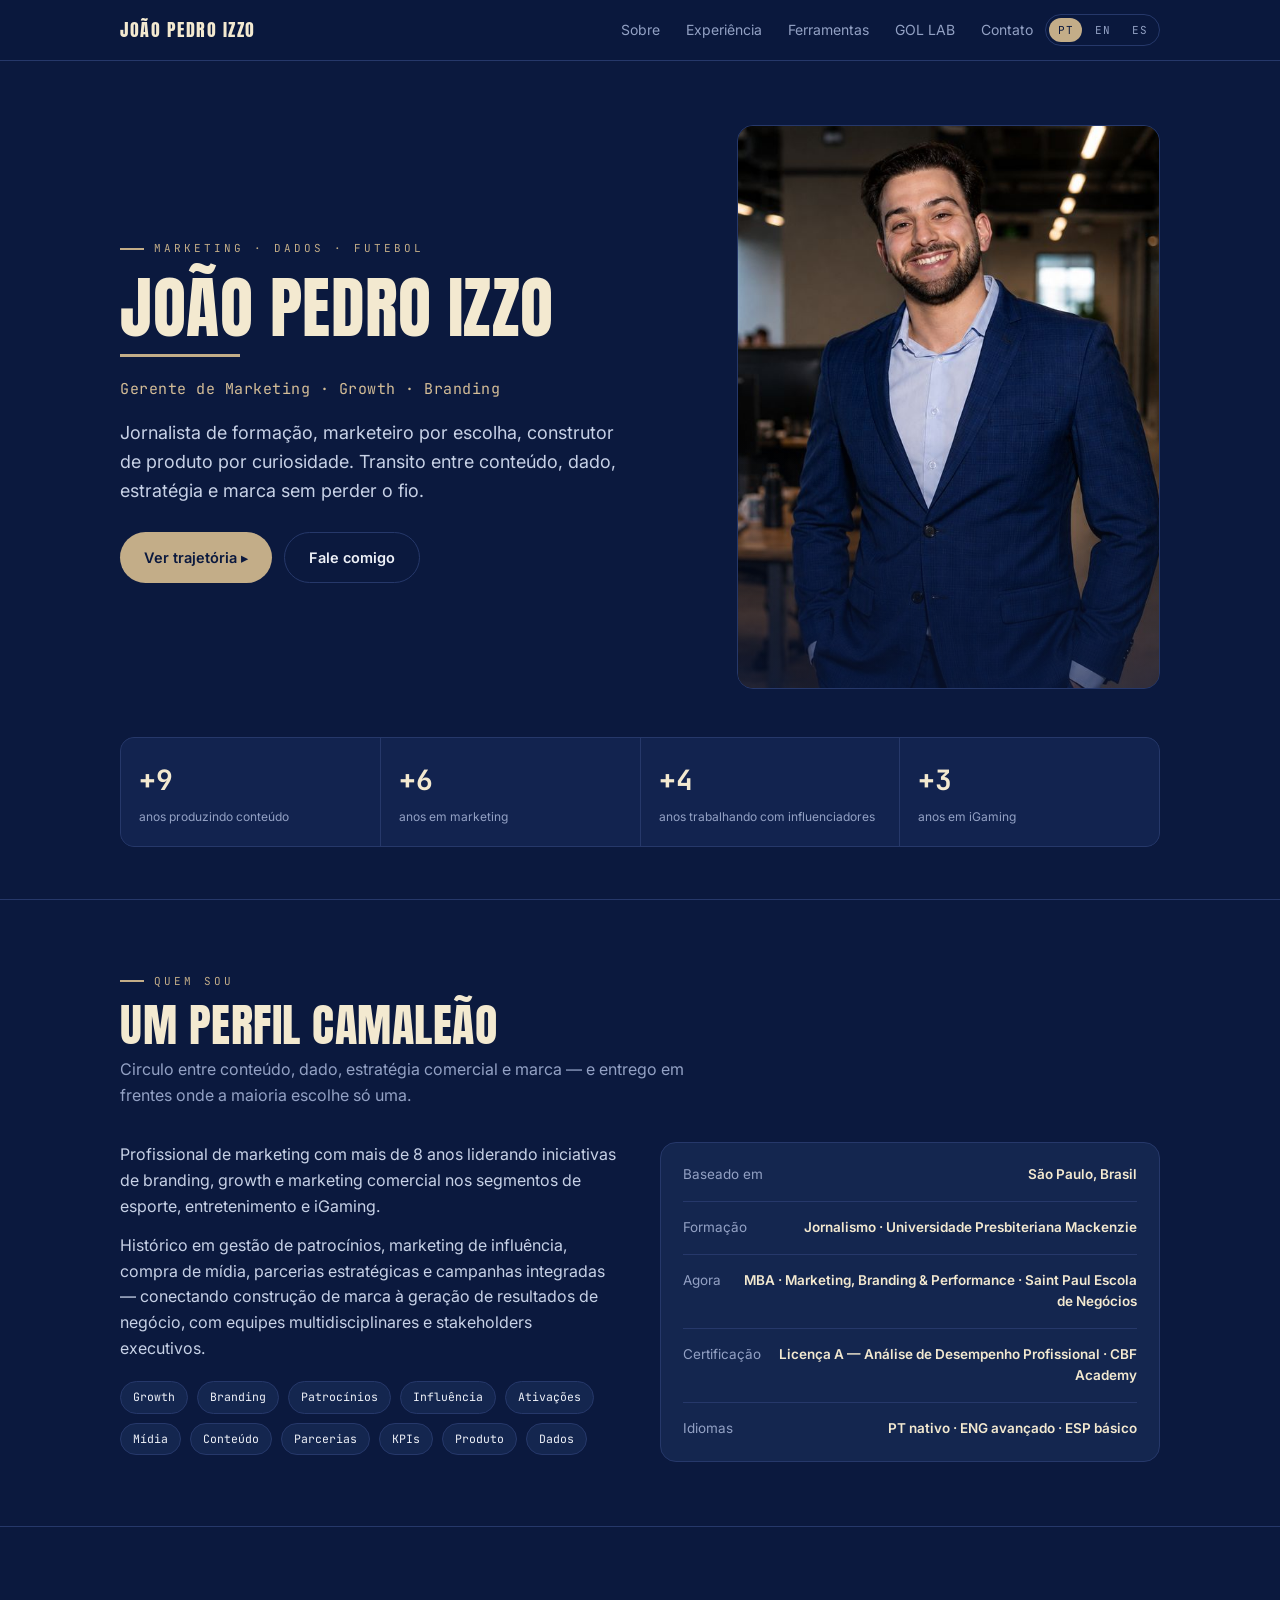
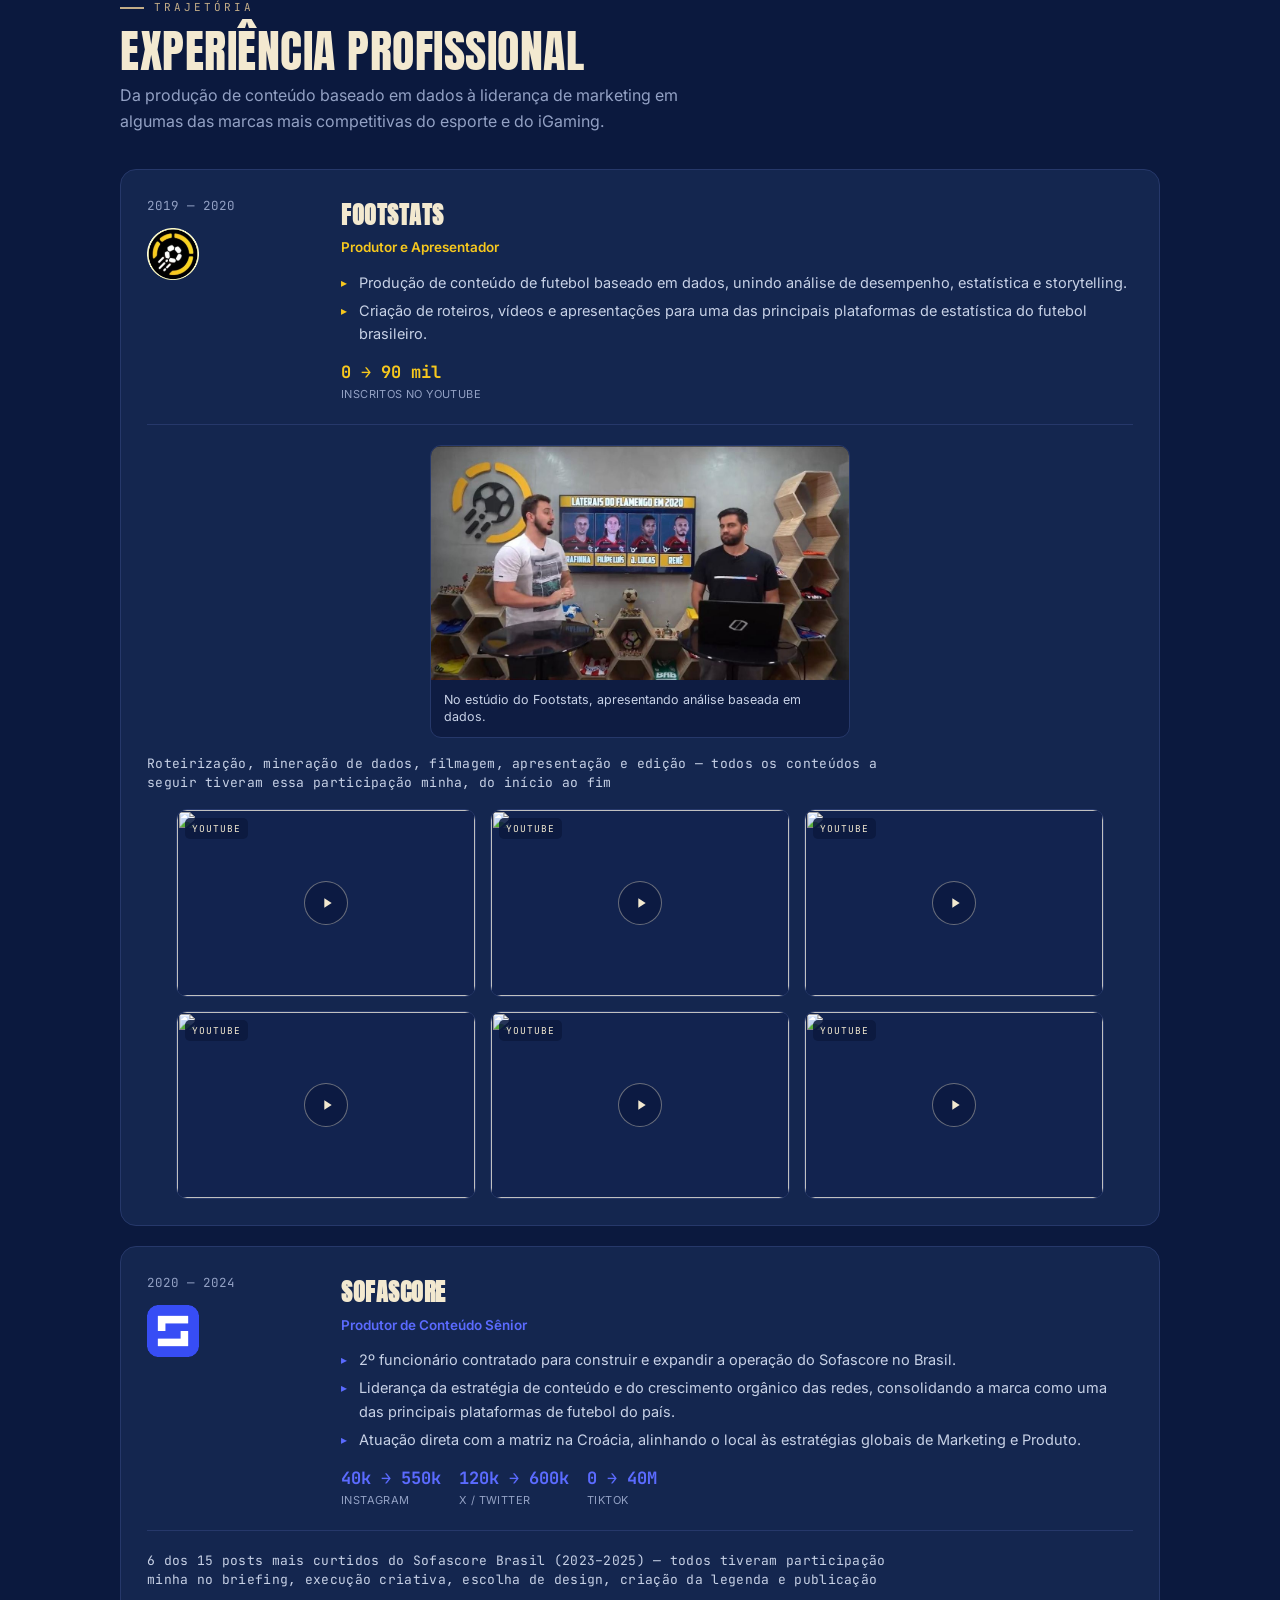
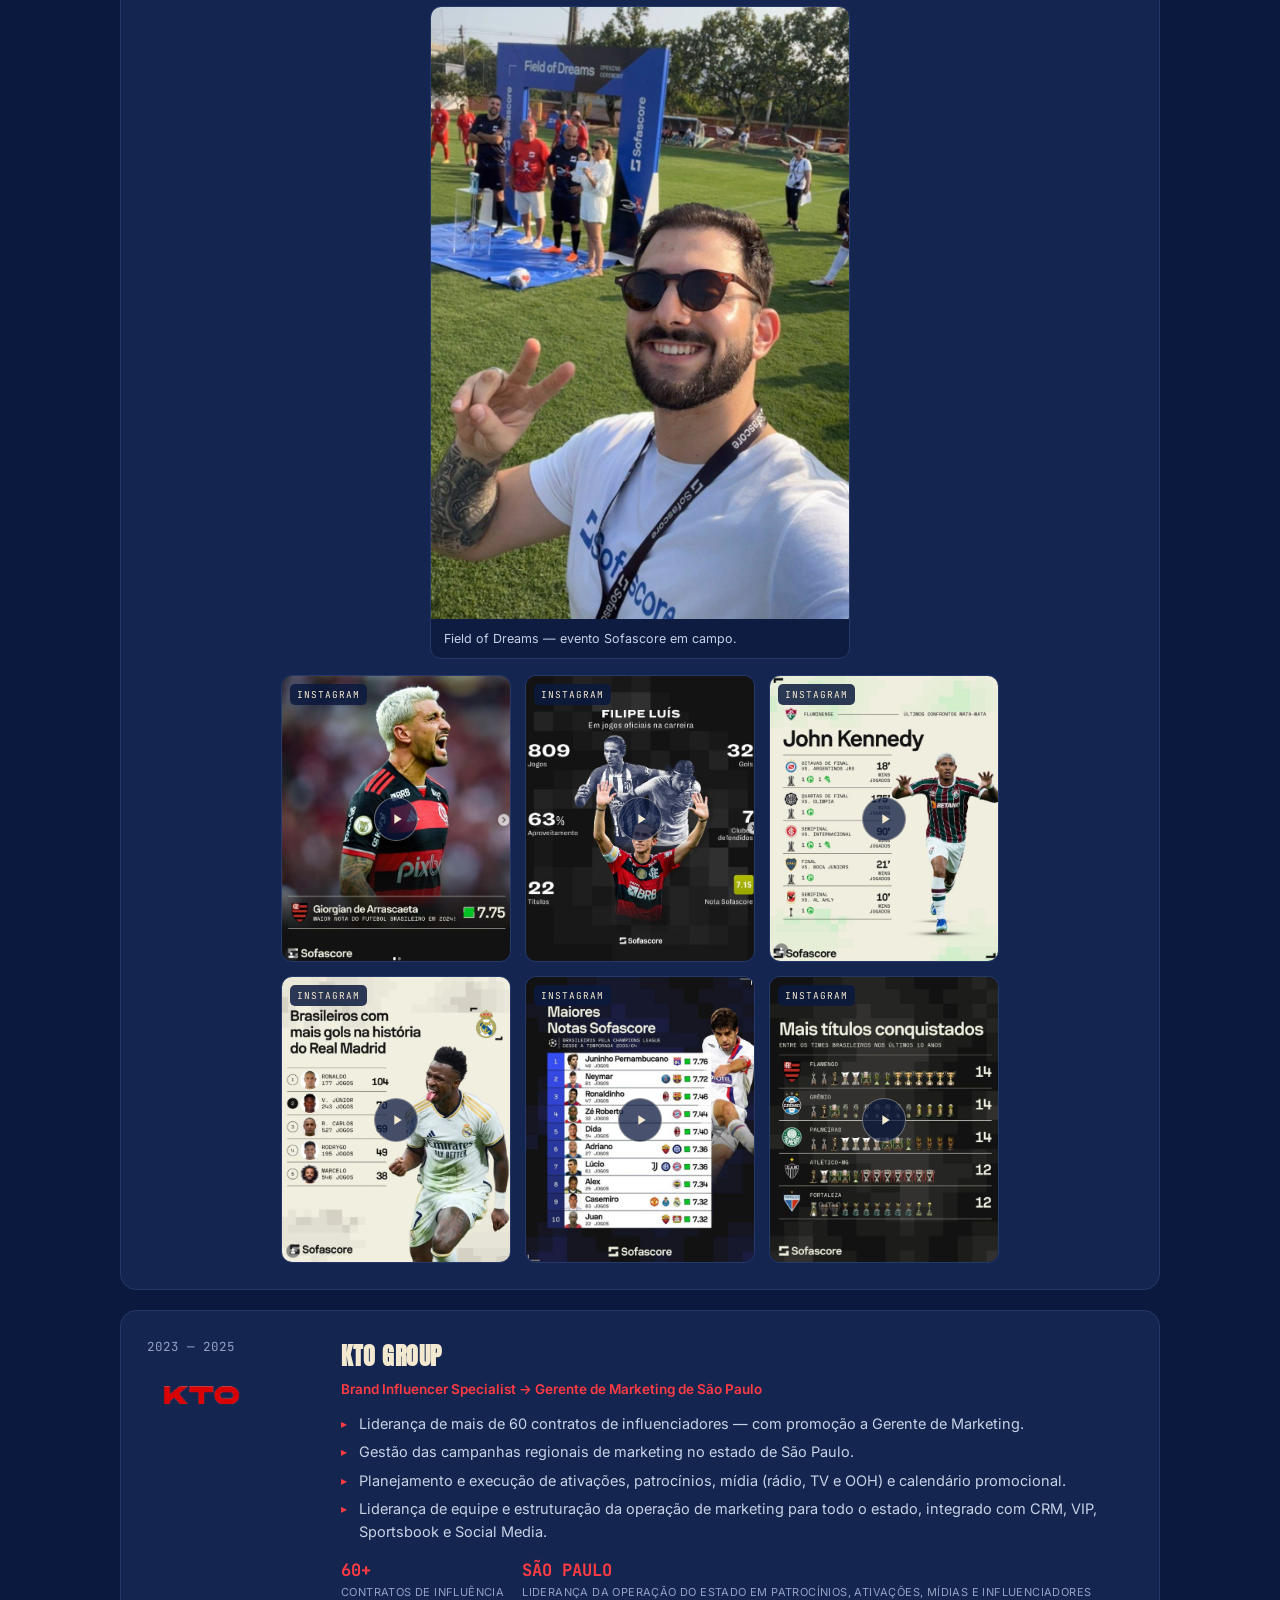
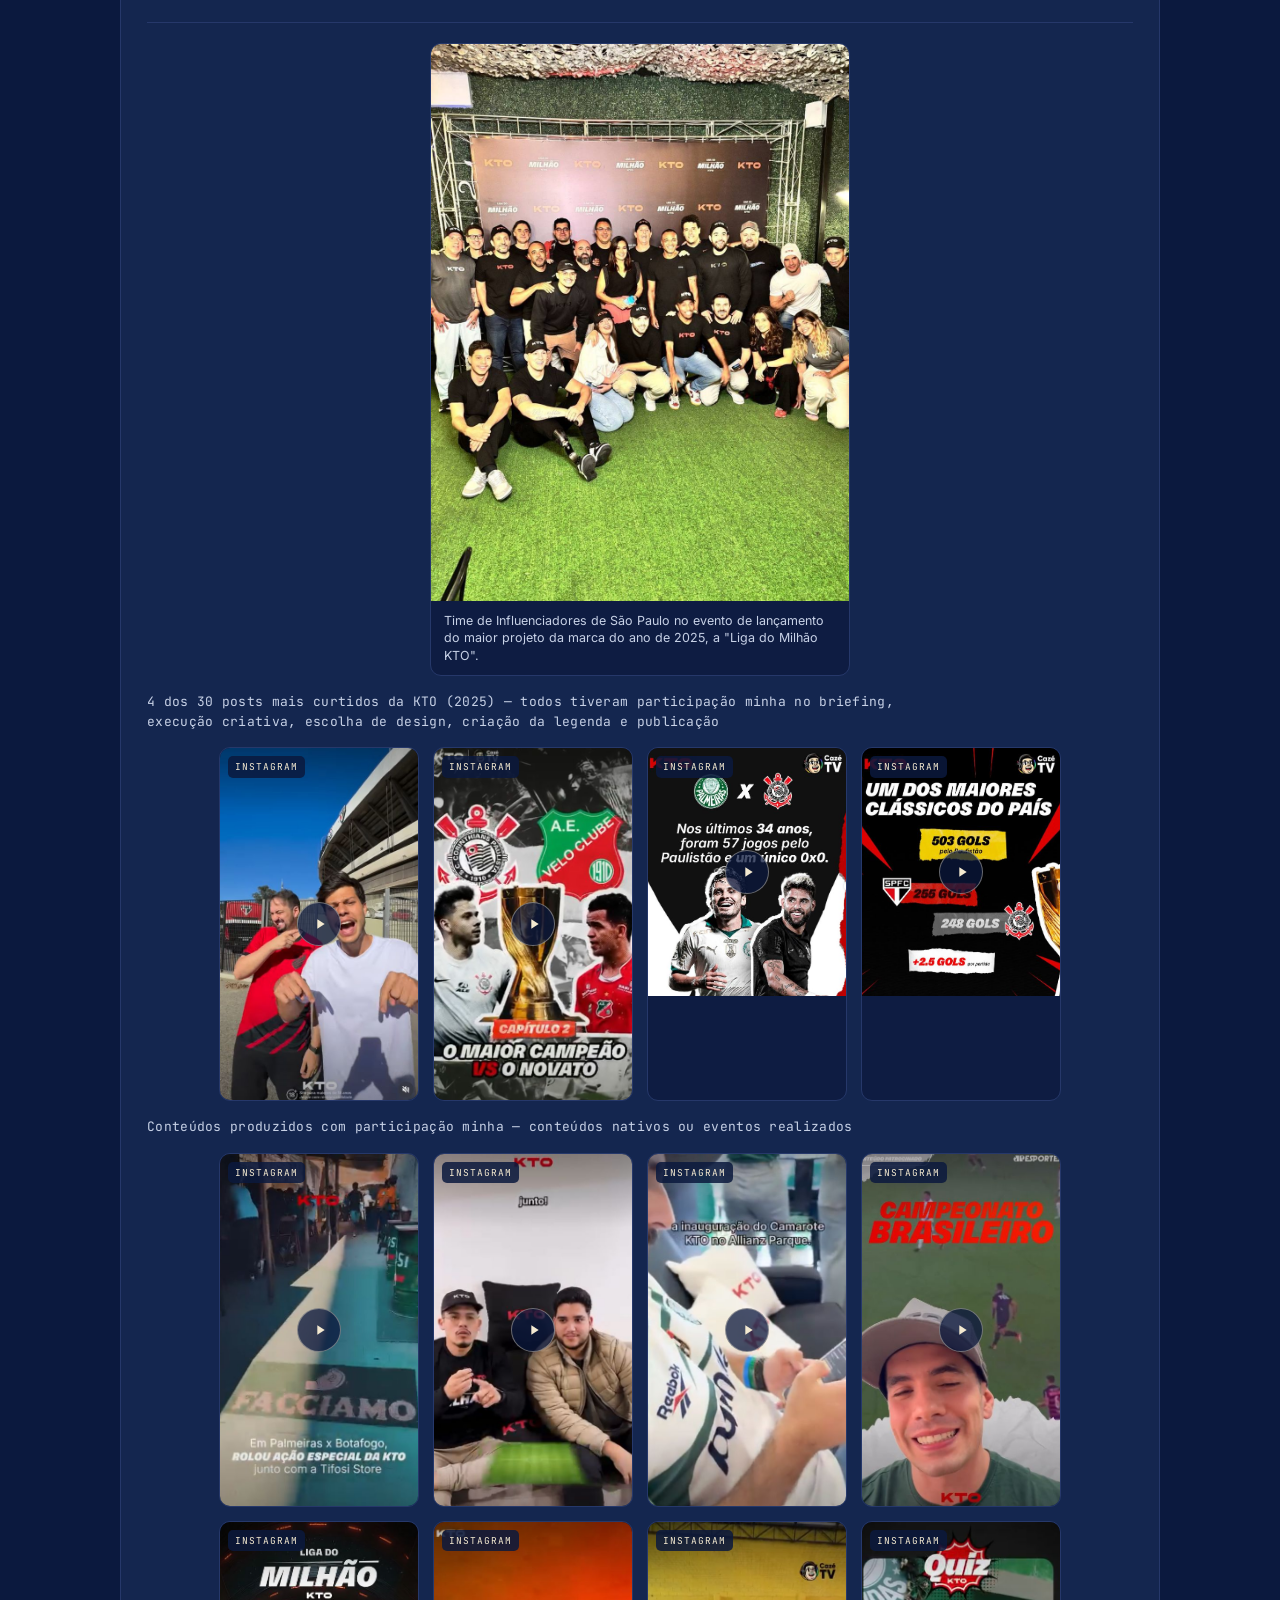
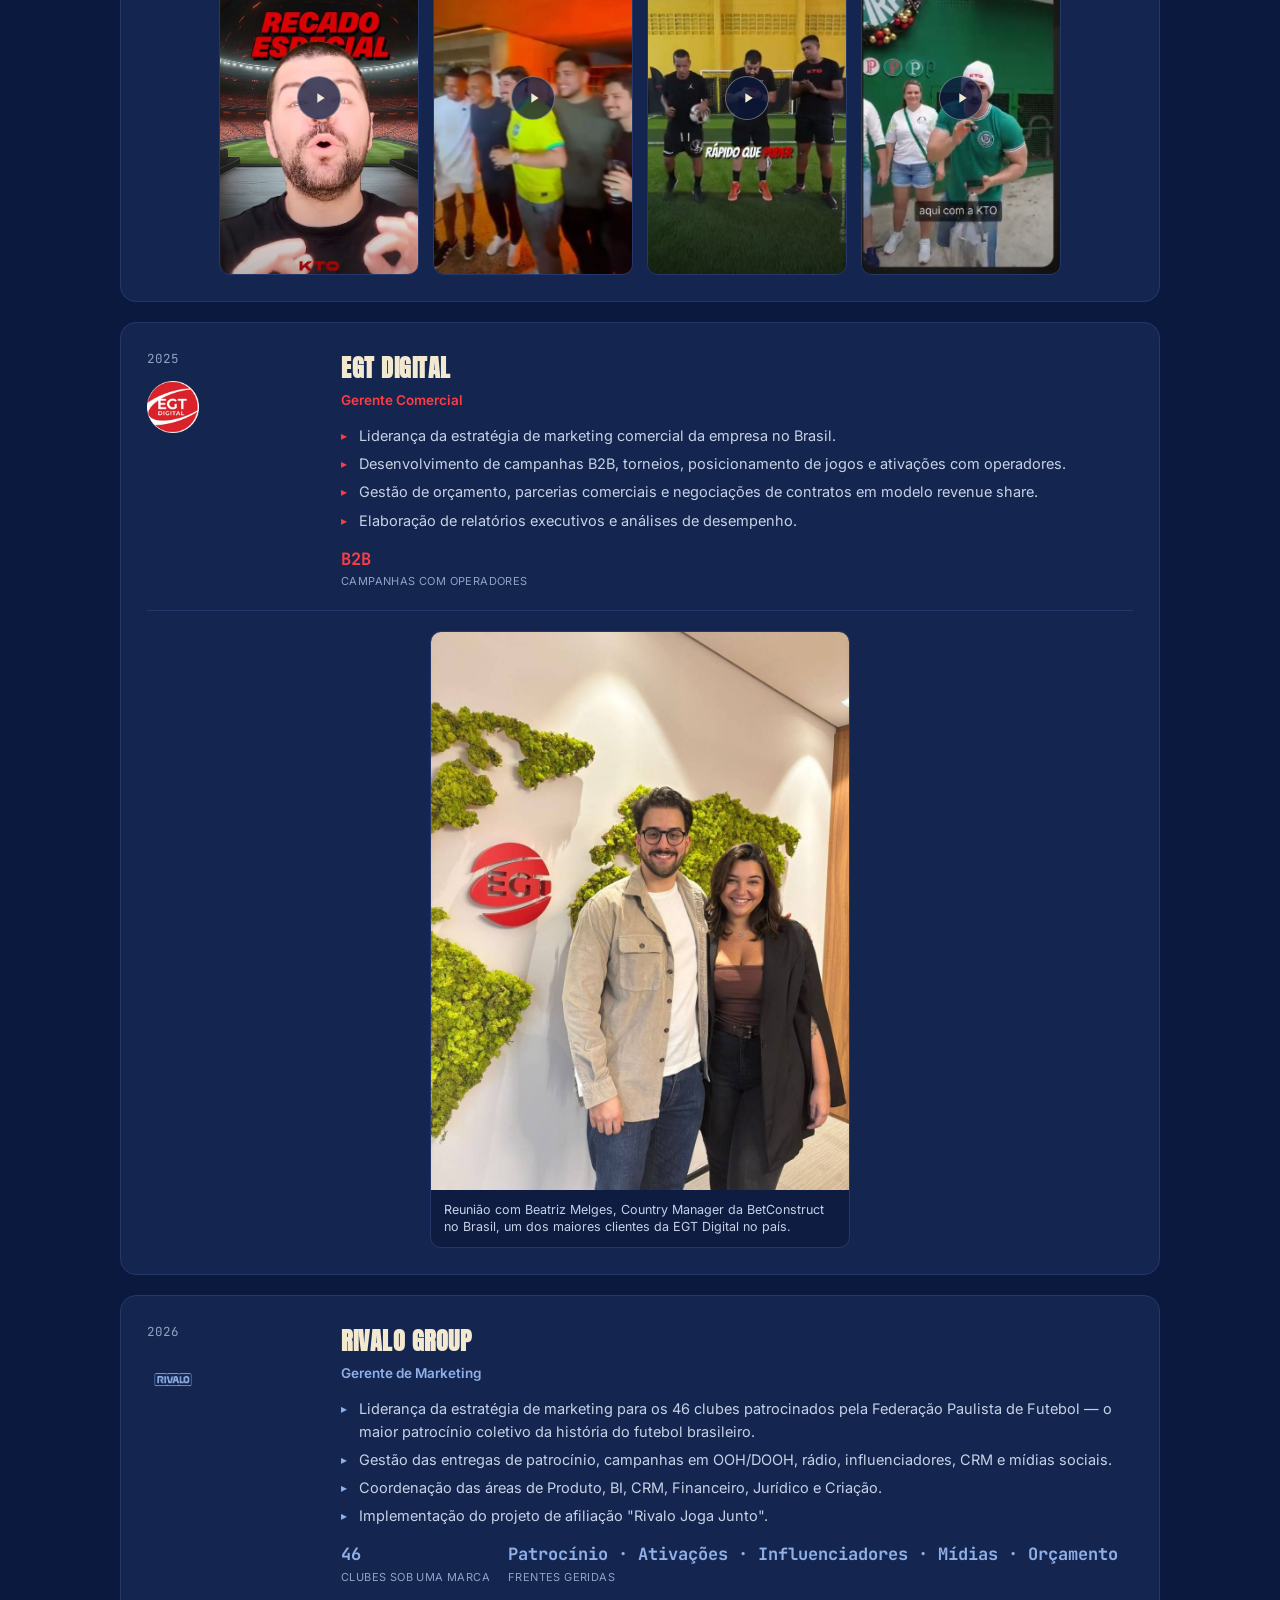
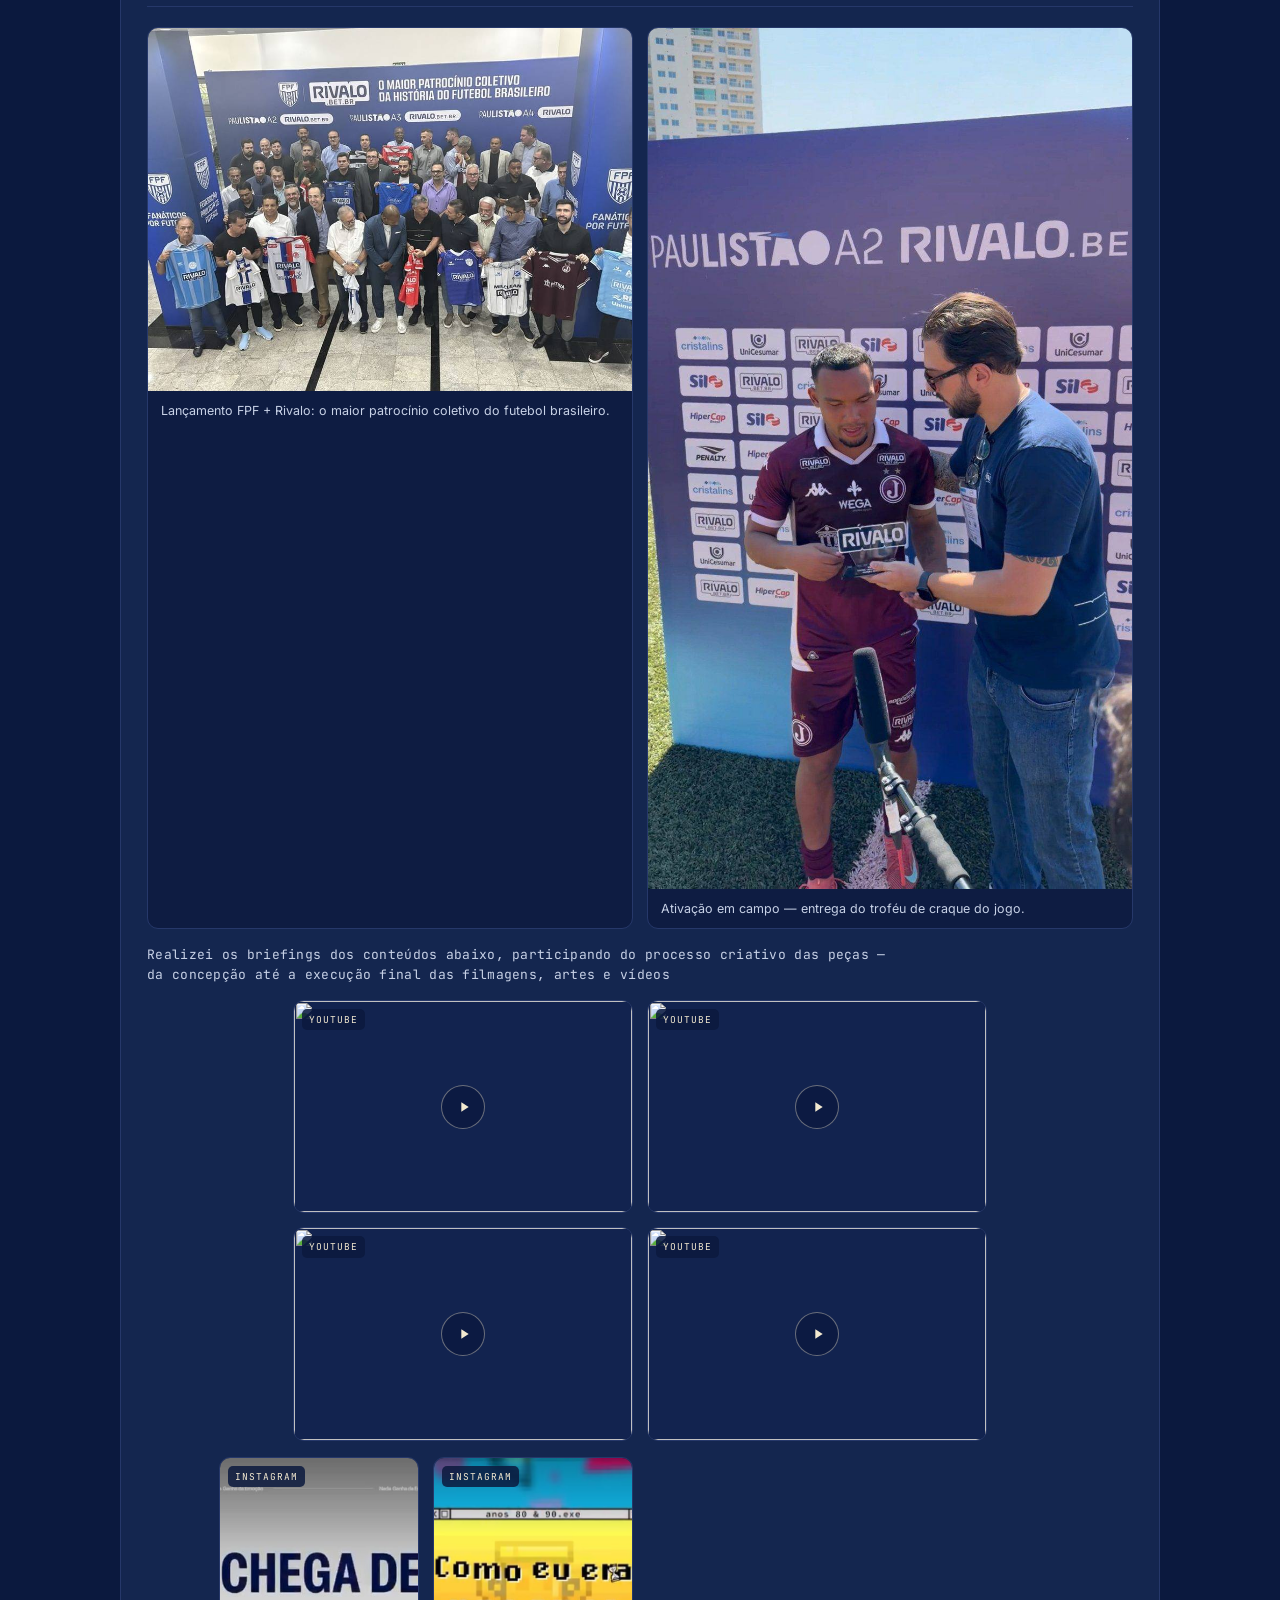
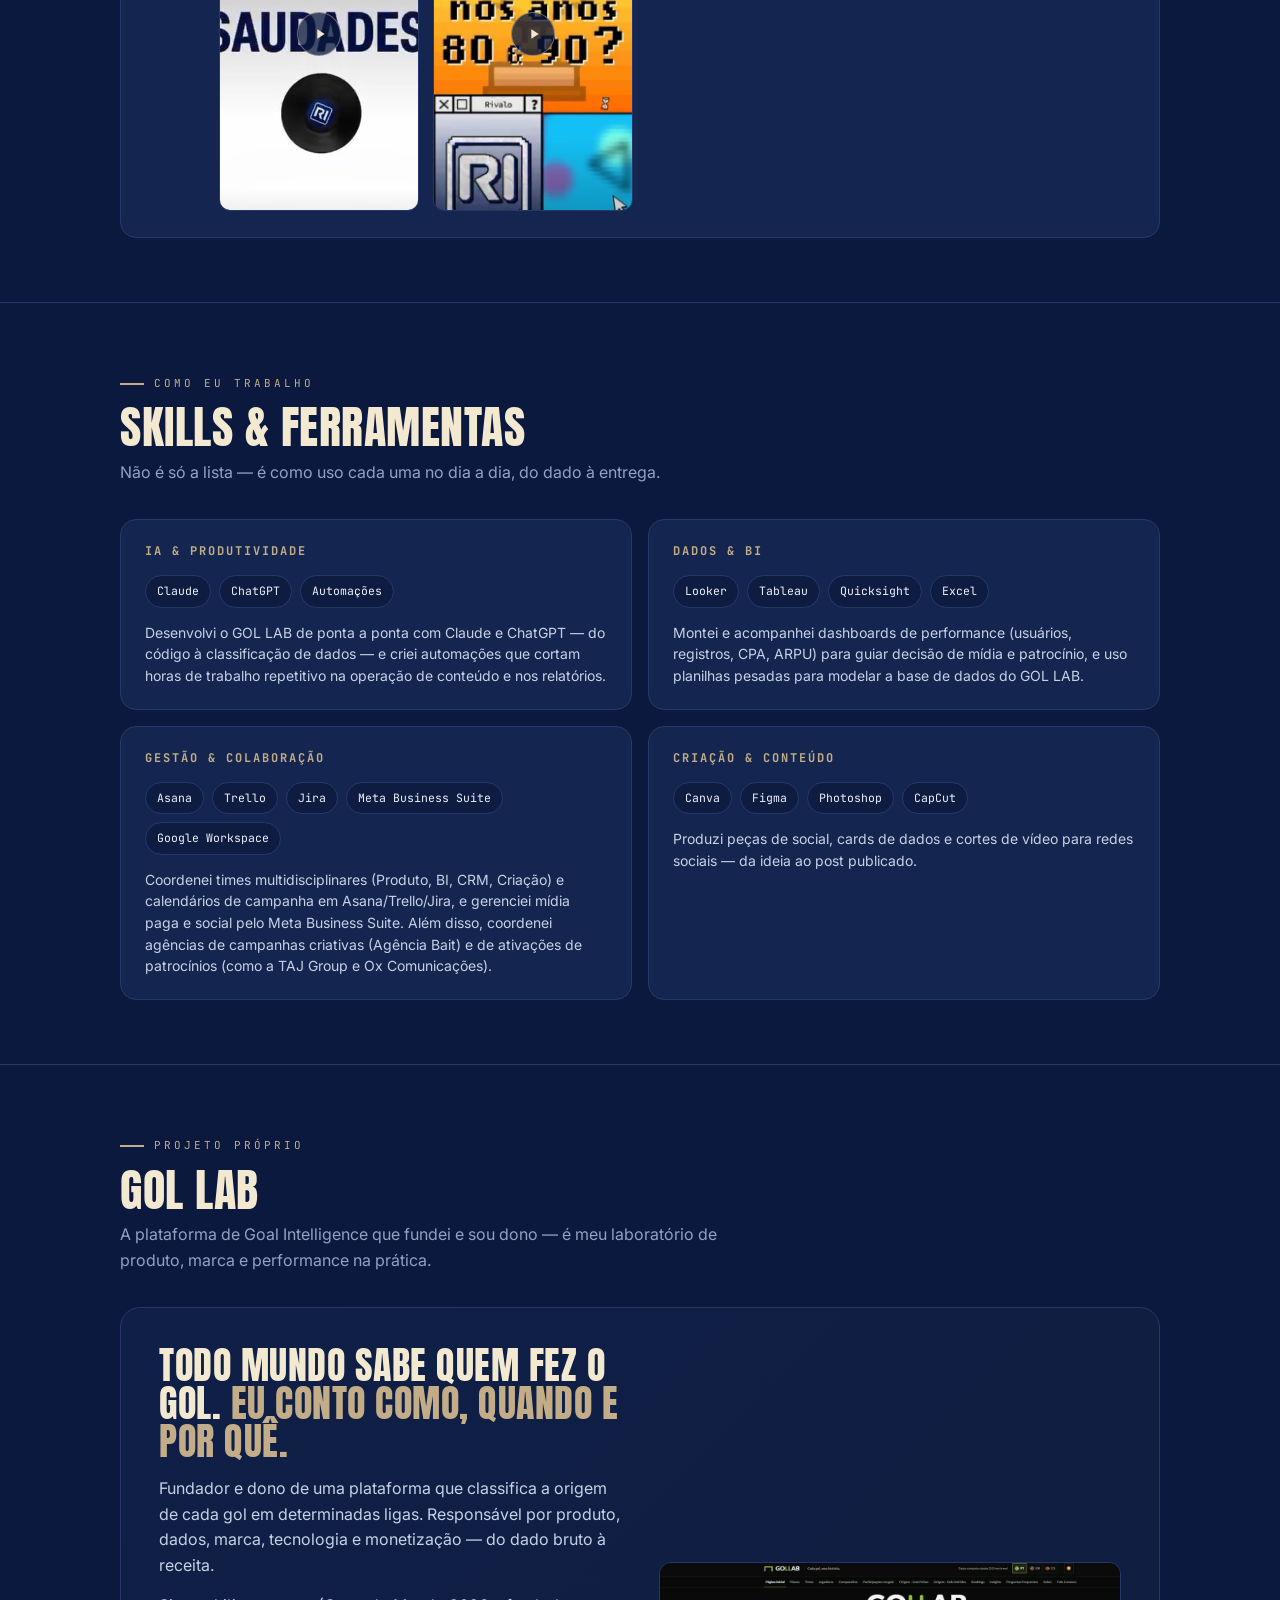
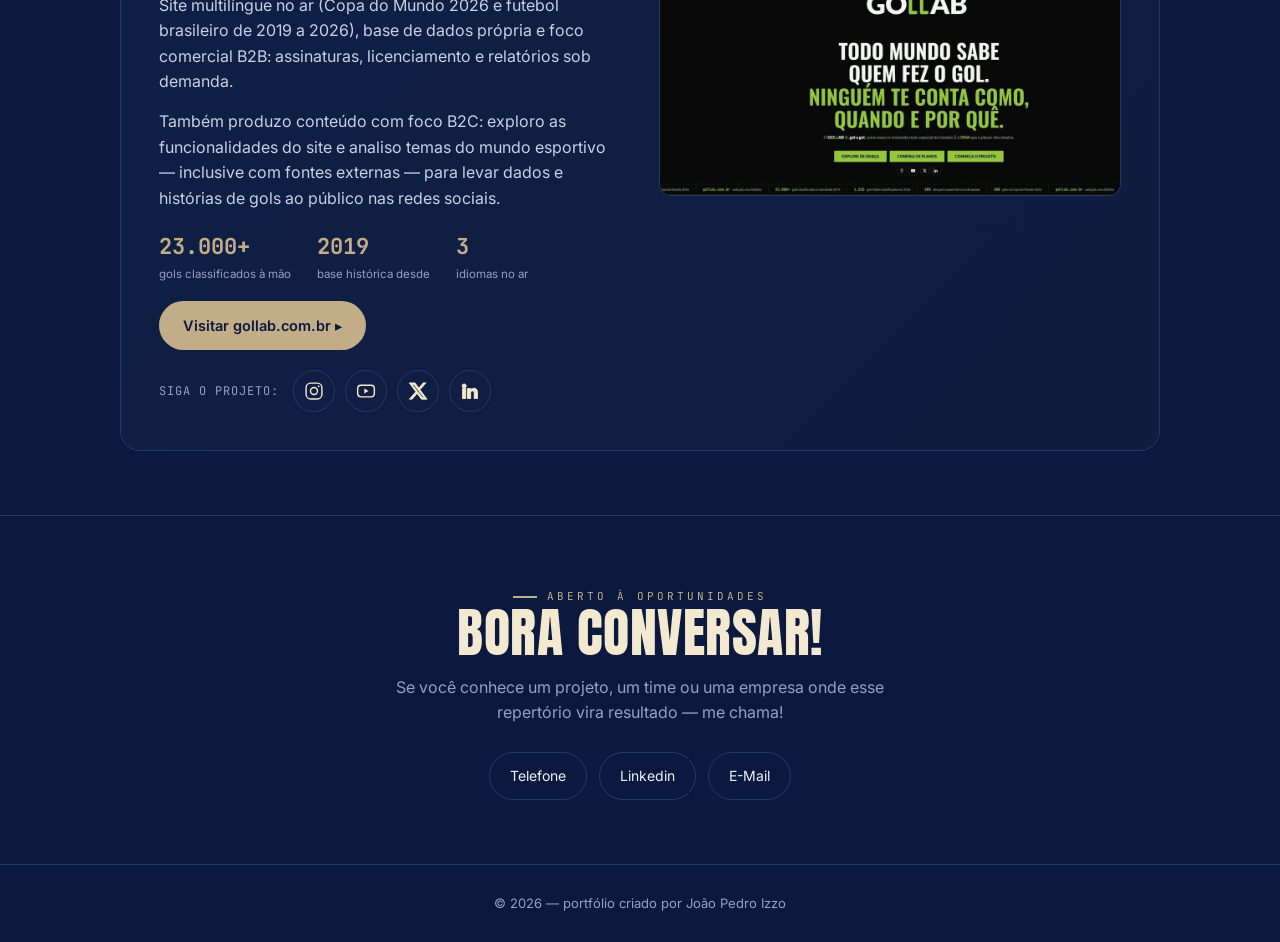
==== index.html @ 5809f76b "Add files via upload" ====
<!DOCTYPE html>
<html lang="pt-BR">
<head>
<meta charset="UTF-8">
<meta name="viewport" content="width=device-width, initial-scale=1.0">
<title>João Pedro Izzo — Portfólio</title>
<meta name="description" content="Portfólio de João Pedro Izzo: 8 anos conectando dado de futebol, conteúdo e marketing.">
<link rel="icon" type="image/png" sizes="32x32" href="[data-uri]">
<link rel="icon" type="image/png" sizes="512x512" href="img/favicon-512.png">
<link rel="apple-touch-icon" sizes="180x180" href="[data-uri]">
<link rel="preconnect" href="https://fonts.googleapis.com">
<link rel="preconnect" href="https://fonts.gstatic.com" crossorigin>
<link href="https://fonts.googleapis.com/css2?family=Anton&family=Inter:wght@400;500;600;700&family=JetBrains+Mono:wght@500;700&display=swap" rel="stylesheet">
<style>
:root{
  --navy:#0B193E; --navy2:#12234F; --navy3:#0e1c42; --card:#14264f; --line:#26386a;
  --cream:#F3E9D0; --ink:#eef1f8; --muted:#93a1c4; --gold:#C3AD88; --gold-b:#d4bd97;
  --foot:#f7c81e; --sofa:#5b6bff; --kto:#ff3b43; --egt:#7ce0c0; --riv:#8fb0e8;
}
*{box-sizing:border-box;margin:0;padding:0}
html{scroll-behavior:smooth}
body{background:var(--navy);color:var(--ink);font-family:'Inter',system-ui,sans-serif;line-height:1.6;-webkit-font-smoothing:antialiased;overflow-x:hidden}
a{color:inherit;text-decoration:none}
img{display:block;max-width:100%}
.wrap{max-width:1080px;margin:0 auto;padding:0 20px}
.mono{font-family:'JetBrains Mono',monospace}
.display{font-family:'Anton',sans-serif;font-weight:400;text-transform:uppercase;letter-spacing:.5px;line-height:.98}
.eyebrow{font-family:'JetBrains Mono',monospace;font-size:11px;letter-spacing:3px;text-transform:uppercase;color:var(--gold);display:inline-flex;align-items:center;gap:10px}
.eyebrow::before{content:"";width:24px;height:2px;background:var(--gold)}

header{position:sticky;top:0;z-index:50;background:rgba(11,25,62,.9);backdrop-filter:blur(10px);border-bottom:1px solid var(--line)}
nav{display:flex;align-items:center;justify-content:space-between;height:60px;gap:12px}
.brand{font-family:'Anton';font-size:18px;text-transform:uppercase;letter-spacing:1.5px;color:var(--cream);white-space:nowrap}
.navlinks{display:flex;gap:26px;font-size:14px;color:var(--muted);margin-left:auto}
.navlinks a:hover{color:var(--cream)}
.langsel{display:flex;gap:4px;border:1px solid var(--line);border-radius:999px;padding:3px}
.langsel button{font-family:'JetBrains Mono';font-size:11px;background:none;border:none;color:var(--muted);padding:5px 9px;border-radius:999px;cursor:pointer;letter-spacing:.5px}
.langsel button.active{background:var(--gold);color:var(--navy)}
.menubtn{display:none;background:none;border:none;color:var(--cream);cursor:pointer}
.mobile-menu{display:none;flex-direction:column;background:var(--navy2);border-bottom:1px solid var(--line)}
.mobile-menu a{padding:14px 20px;border-top:1px solid var(--line);color:var(--muted);font-size:15px}
.mobile-menu.open{display:flex}

.hero{position:relative;padding:64px 0 52px}
.hero-grid{display:grid;grid-template-columns:1.15fr .85fr;gap:44px;align-items:center}
.hero .name{font-size:clamp(38px,7vw,68px);color:var(--cream);margin:16px 0 8px}
.hero .goldline{width:120px;height:3px;background:var(--gold);margin:14px 0 20px}
.hero .role{font-size:15px;color:var(--gold-b);font-family:'JetBrains Mono';letter-spacing:.5px;margin-bottom:18px}
.lede{font-size:18px;color:#c7d1e6;max-width:46ch}
.hero-cta{display:flex;gap:12px;margin-top:26px;flex-wrap:wrap}
.btn{display:inline-flex;align-items:center;gap:9px;padding:13px 24px;border-radius:999px;font-weight:600;font-size:14.5px;transition:.2s;cursor:pointer}
.btn-primary{background:var(--gold);color:var(--navy)}
.gollab-social{display:flex;align-items:center;gap:14px;margin-top:20px;flex-wrap:wrap}
.gs-label{font-family:'JetBrains Mono';font-size:12px;letter-spacing:1px;text-transform:uppercase;color:var(--muted)}
.gs-icons{display:flex;gap:10px}
.gs-icons a{width:42px;height:42px;border-radius:50%;border:1px solid var(--line);display:flex;align-items:center;justify-content:center;color:var(--cream);transition:.2s}
.gs-icons a:hover{border-color:var(--gold);color:var(--gold);transform:translateY(-2px)}
.gs-icons svg{width:20px;height:20px;stroke:currentColor}
.btn-primary:hover{background:var(--gold-b);transform:translateY(-2px)}
.btn-ghost{border:1px solid var(--line);color:var(--ink)}
.btn-ghost:hover{border-color:var(--gold)}
.hero-photo{position:relative;border-radius:16px;overflow:hidden;border:1px solid var(--line);aspect-ratio:3/4}
.hero-photo img{width:100%;height:100%;object-fit:cover;object-position:center 20%}
.hero-photo::after{content:"";position:absolute;inset:0;background:linear-gradient(180deg,transparent 55%,rgba(11,25,62,.6))}

.kpis{display:grid;grid-template-columns:repeat(4,1fr);gap:1px;background:var(--line);border:1px solid var(--line);border-radius:14px;overflow:hidden;margin-top:48px}
.kpi{background:var(--navy2);padding:20px 18px}
.kpi .n{font-family:'JetBrains Mono';font-weight:700;font-size:clamp(20px,3vw,28px);color:var(--cream)}
.kpi .l{font-size:12px;color:var(--muted);margin-top:4px}

section{padding:64px 0;border-top:1px solid var(--line)}
.sec-head{margin-bottom:34px}
.sec-head h2{font-size:clamp(28px,5vw,46px);margin-top:12px;color:var(--cream)}
.sec-head p{color:var(--muted);margin-top:10px;max-width:60ch}

.about{display:grid;grid-template-columns:1fr 1fr;gap:40px;align-items:start}
.about p{color:#c7d1e6;margin-bottom:14px}
.tags{display:flex;flex-wrap:wrap;gap:9px;margin-top:20px}
.tag{font-family:'JetBrains Mono';font-size:11.5px;color:var(--ink);border:1px solid var(--line);background:var(--card);padding:6px 12px;border-radius:999px}
.facts{background:var(--card);border:1px solid var(--line);border-radius:16px;padding:6px 22px}
.fact{display:flex;justify-content:space-between;gap:14px;padding:15px 0;border-bottom:1px solid var(--line)}
.fact:last-child{border-bottom:none}
.fact .k{color:var(--muted);font-size:13.5px}
.fact .v{text-align:right;font-weight:600;font-size:13.5px;color:var(--cream)}

.timeline{display:flex;flex-direction:column;gap:20px}
.job{background:var(--card);border:1px solid var(--line);border-radius:16px;padding:26px;transition:.25s}
.job:hover{border-color:var(--accent,var(--gold))}
.job-head{display:grid;grid-template-columns:140px 1fr;gap:24px;align-items:start}
.job .when{font-family:'JetBrains Mono';font-size:12.5px;color:var(--muted)}
.job .logo{height:28px;margin-top:10px}
.job .logo img{height:100%;width:auto;object-fit:contain}
@media(min-width:881px){
  .job-head{grid-template-columns:170px 1fr}
  .job .logo{height:52px;margin-top:12px}
}
.job .logo.txt{font-family:'Anton';font-size:20px;color:var(--cream);text-transform:uppercase;height:auto;margin-top:8px}
.job h3{font-family:'Anton';font-size:24px;text-transform:uppercase;letter-spacing:.5px;margin-bottom:3px;color:var(--cream)}
.job .role{font-size:13.5px;color:var(--accent,var(--gold));font-weight:600;margin-bottom:12px}
.job ul{list-style:none;margin-bottom:14px}
.job ul li{color:#c7d1e6;font-size:14.5px;padding-left:18px;position:relative;margin-bottom:5px}
.job ul li::before{content:"▸";position:absolute;left:0;color:var(--accent,var(--gold));font-size:12px;top:2px}
.job .metrics{display:flex;flex-wrap:wrap;gap:18px;margin-top:12px}
.job .metric .mn{font-family:'JetBrains Mono';font-weight:700;font-size:17px;color:var(--accent,var(--cream))}
.job .metric .ml{font-size:11px;color:var(--muted);text-transform:uppercase;letter-spacing:.4px}

.media-block{margin-top:20px;padding-top:20px;border-top:1px solid var(--line)}
.mediawrap{display:flex;flex-direction:column;gap:16px}
.media{display:grid;grid-template-columns:repeat(3,1fr);gap:14px}
.media.two{grid-template-columns:repeat(2,1fr)}
.media.one{grid-template-columns:minmax(0,420px);justify-content:center}
.media.slots{grid-template-columns:repeat(5,1fr)}
.media.videos{grid-template-columns:repeat(auto-fill,minmax(240px,270px));justify-content:start}
.media.videos.v2{grid-template-columns:repeat(2,minmax(0,340px));justify-content:center}
.media.videos.v3{grid-template-columns:repeat(3,minmax(0,300px));justify-content:center}
.vslot-label{font-family:'JetBrains Mono';font-size:11px;letter-spacing:1.5px;text-transform:uppercase;color:var(--muted)}
.vslot-label.vlbl-wide{text-transform:none;letter-spacing:.3px;font-size:13px;line-height:1.5;color:#c7d1e6;max-width:760px}
.vslot{aspect-ratio:16/10;border:1px dashed var(--line);border-radius:11px;display:flex;align-items:center;justify-content:center;background:var(--navy3)}
.vslot svg{width:26px;height:26px;stroke:var(--gold);opacity:.6}
.mediaitem{border-radius:11px;overflow:hidden;border:1px solid var(--line);background:var(--navy3);transition:.2s;display:flex;flex-direction:column}
a.mediaitem:hover{transform:translateY(-3px);border-color:var(--accent,var(--gold))}
.mediaitem .mthumb{position:relative;aspect-ratio:16/10;overflow:hidden;background:var(--navy2)}
.mthumb.photoThumb{aspect-ratio:auto}
.mediaitem.photo img{width:100%;height:auto;object-fit:contain;display:block}
.mediaitem .mthumb img{width:100%;height:100%;object-fit:cover}
.mediaitem .mplay{position:absolute;inset:0;display:flex;align-items:center;justify-content:center}
.mediaitem img{width:100%;height:100%;object-fit:cover;display:block}
.igfill{position:absolute;inset:0;display:flex;align-items:center;justify-content:center;background:linear-gradient(135deg,#3a2a6a 0%,#6a2f8f 45%,#c13584 75%,#f58529 100%)}
.igfill svg{width:52px;height:52px;stroke:#fff;opacity:.92}
.mediaitem.instagram.reel .mthumb{aspect-ratio:9/16}
.mediaitem.instagram.post .mthumb{aspect-ratio:4/5}
.media.reels{grid-template-columns:repeat(auto-fill,minmax(180px,200px));justify-content:center}
.mediaitem.instagram.reel{max-width:200px}
.mediaitem.instagram.post{max-width:230px}
.media.reels.posts3{grid-template-columns:repeat(3,minmax(0,230px));justify-content:center}
.mediaitem .mplay span{width:44px;height:44px;border-radius:50%;background:rgba(11,25,62,.75);border:1px solid rgba(243,233,208,.4);display:flex;align-items:center;justify-content:center}
.mediaitem .mplay svg{width:16px;height:16px;fill:var(--cream);margin-left:2px}
.mediaitem .mtag{position:absolute;top:8px;left:8px;font-family:'JetBrains Mono';font-size:9.5px;letter-spacing:1px;text-transform:uppercase;padding:3px 7px;border-radius:5px;background:rgba(11,25,62,.85);color:var(--cream)}
.mediaitem .mcap{padding:11px 13px;font-size:12.5px;color:#c7d1e6;line-height:1.4}
.media-empty{margin-top:20px;padding-top:18px;border-top:1px solid var(--line)}
.videoslot{display:flex;align-items:center;gap:12px;border:1px dashed var(--line);border-radius:12px;padding:16px 18px;color:var(--muted);font-size:13.5px}
.videoslot svg{width:26px;height:26px;flex-shrink:0;stroke:var(--gold);fill:none}

.feature{display:grid;grid-template-columns:1fr 1fr;gap:38px;align-items:center;background:linear-gradient(135deg,#0f1f47,#101d3e);border:1px solid var(--line);border-radius:20px;padding:38px;overflow:hidden}
.feature .shot{border-radius:12px;overflow:hidden;border:1px solid var(--line)}
.feature h3{font-family:'Anton',sans-serif;font-weight:400;font-size:clamp(26px,4vw,38px);text-transform:uppercase;letter-spacing:.5px;line-height:1;margin-bottom:16px;color:var(--cream)}
.feature h3 .g{color:var(--gold)}
.feature p{color:#c7d1e6;margin-bottom:14px}
.feature .metrics{display:flex;gap:26px;margin:18px 0}
.feature .mn{font-family:'JetBrains Mono';font-weight:700;font-size:22px;color:var(--gold)}
.feature .ml{font-size:11.5px;color:var(--muted)}

.skillgrid{display:grid;grid-template-columns:repeat(2,1fr);gap:16px}
.skillcat{background:var(--card);border:1px solid var(--line);border-radius:16px;padding:22px 24px}
.skillcat h4{font-family:'JetBrains Mono';font-size:12px;letter-spacing:2px;text-transform:uppercase;color:var(--gold);margin-bottom:14px}
.skillcat .chips{display:flex;flex-wrap:wrap;gap:8px;margin-bottom:14px}
.skillcat .chips span{font-family:'JetBrains Mono';font-size:11.5px;color:var(--ink);border:1px solid var(--line);background:var(--navy3);padding:6px 11px;border-radius:999px}
.skillcat p{color:#c7d1e6;font-size:14px;line-height:1.55}
.contact{text-align:center}.contact h2{font-size:clamp(30px,6vw,54px);margin-bottom:16px;color:var(--cream)}
.contact p{color:var(--muted);max-width:50ch;margin:0 auto 26px}
.social{display:flex;gap:12px;justify-content:center;flex-wrap:wrap}
.social a{display:inline-flex;align-items:center;gap:8px;border:1px solid var(--line);padding:12px 20px;border-radius:999px;font-size:14px;transition:.2s}
.social a:hover{border-color:var(--gold);color:var(--gold);transform:translateY(-2px)}
.social a.wa:hover{border-color:#25D366;color:#25D366}
footer{border-top:1px solid var(--line);padding:28px 0;text-align:center;color:var(--muted);font-size:13px}

.reveal{opacity:0;transform:translateY(22px);transition:.6s cubic-bezier(.2,.7,.2,1)}
.reveal.in{opacity:1;transform:none}
@media (prefers-reduced-motion:reduce){.reveal{opacity:1;transform:none;transition:none}}

@media(max-width:880px){
  .hero-grid{grid-template-columns:1fr;gap:26px}
  .hero-photo{max-width:320px;order:-1;margin:0 auto}
  .hero{padding:40px 0 36px}
  .hero .name,.hero .role,.lede{text-align:center}
  .hero .goldline,.lede{margin-left:auto;margin-right:auto}
  .hero-cta{justify-content:center}
  .kpis{grid-template-columns:1fr 1fr}
  .about,.feature{grid-template-columns:1fr;gap:24px}
  .job-head{grid-template-columns:1fr;gap:12px}
  .media{grid-template-columns:1fr 1fr}
  .navlinks{display:none}
  .menubtn{display:block}
  section{padding:48px 0}
  .feature{padding:26px}
}
@media(max-width:520px){
  .kpis{grid-template-columns:1fr 1fr}
  .media,.media.two{grid-template-columns:1fr}
  .feature .metrics{gap:18px;flex-wrap:wrap}
  .brand{font-size:14px;letter-spacing:1px}
  .langsel button{padding:5px 7px}
}
</style>
</head>
<body>

<header>
  <nav class="wrap">
    <div class="brand">JOÃO PEDRO IZZO</div>
    <div class="navlinks">
      <a href="#sobre" data-i="nav_about">Sobre</a>
      <a href="#jornada" data-i="nav_journey">Experiência</a>
      <a href="#skills" data-i="nav_skills">Ferramentas</a>
      <a href="#gollab">GOL LAB</a>
      <a href="#contato" data-i="nav_contact">Contato</a>
    </div>
    <div class="langsel">
      <button data-lang="pt" class="active">PT</button>
      <button data-lang="en">EN</button>
      <button data-lang="es">ES</button>
    </div>
    <button class="menubtn" id="menubtn" aria-label="Menu">
      <svg width="26" height="26" viewBox="0 0 24 24" fill="none" stroke="currentColor" stroke-width="2"><line x1="4" y1="7" x2="20" y2="7"/><line x1="4" y1="12" x2="20" y2="12"/><line x1="4" y1="17" x2="20" y2="17"/></svg>
    </button>
  </nav>
  <div class="mobile-menu" id="mobileMenu">
    <a href="#sobre" data-i="nav_about">Sobre</a>
    <a href="#jornada" data-i="nav_journey">Experiência</a>
    <a href="#skills" data-i="nav_skills">Ferramentas</a>
    <a href="#gollab">GOL LAB</a>
    <a href="#contato" data-i="nav_contact">Contato</a>
  </div>
</header>

<section class="hero" style="border-top:none">
  <div class="wrap hero-grid">
    <div>
      <span class="eyebrow" data-i="hero_eyebrow">Marketing · Dados · Futebol</span>
      <h1 class="display name">João Pedro Izzo</h1>
      <div class="goldline"></div>
      <div class="role" data-i="hero_role">Gerente de Marketing · Growth · Branding</div>
      <p class="lede" data-i="hero_lede">Jornalista de formação, marketeiro por escolha, construtor de produto por curiosidade. Transito entre conteúdo, dado, estratégia e marca sem perder o fio.</p>
      <div class="hero-cta">
        <a class="btn btn-primary" href="#jornada" data-i="hero_cta1">Ver trajetória ▸</a>
        <a class="btn btn-ghost" href="#contato" data-i="hero_cta2">Fale comigo</a>
      </div>
    </div>
    <div class="hero-photo"><img src="[data-uri]" alt="João Pedro Izzo"></div>
  </div>
  <div class="wrap">
    <div class="kpis reveal">
      <div class="kpi"><div class="n">+9</div><div class="l" data-i="kpi1">anos produzindo conteúdo</div></div>
      <div class="kpi"><div class="n">+6</div><div class="l" data-i="kpi2">anos em marketing</div></div>
      <div class="kpi"><div class="n">+4</div><div class="l" data-i="kpi3">anos trabalhando com influenciadores</div></div>
      <div class="kpi"><div class="n">+3</div><div class="l" data-i="kpi4">anos em iGaming</div></div>
    </div>
  </div>
</section>

<section id="sobre">
  <div class="wrap">
    <div class="sec-head reveal">
      <span class="eyebrow" data-i="about_eyebrow">Quem sou</span>
      <h2 class="display" data-i="about_title">Um perfil camaleão</h2>
      <p data-i="about_sub">Circulo entre conteúdo, dado, estratégia comercial e marca — e entrego em frentes onde a maioria escolhe só uma.</p>
    </div>
    <div class="about reveal">
      <div>
        <p data-i="about_p1">Profissional de marketing com mais de 8 anos liderando iniciativas de branding, growth e marketing comercial nos segmentos de esporte, entretenimento e iGaming.</p>
        <p data-i="about_p2">Histórico em gestão de patrocínios, marketing de influência, compra de mídia, parcerias estratégicas e campanhas integradas — conectando construção de marca à geração de resultados de negócio, com equipes multidisciplinares e stakeholders executivos.</p>
        <div class="tags">
          <span class="tag">Growth</span><span class="tag">Branding</span><span class="tag" data-i="t_spons">Patrocínios</span>
          <span class="tag" data-i="t_infl">Influência</span><span class="tag" data-i="t_activ">Ativações</span><span class="tag" data-i="t_media">Mídia</span>
          <span class="tag" data-i="t_content">Conteúdo</span><span class="tag" data-i="t_partner">Parcerias</span><span class="tag" data-i="t_kpi">KPIs</span>
          <span class="tag" data-i="t_product">Produto</span><span class="tag" data-i="t_data">Dados</span>
        </div>
      </div>
      <div class="facts">
        <div class="fact"><span class="k" data-i="f_base">Baseado em</span><span class="v">São Paulo, Brasil</span></div>
        <div class="fact"><span class="k" data-i="f_edu">Formação</span><span class="v" data-i="f_edu_v">Jornalismo · Universidade Presbiteriana Mackenzie</span></div>
        <div class="fact"><span class="k" data-i="f_now">Agora</span><span class="v" data-i="f_now_v">MBA · Marketing, Branding & Performance · Saint Paul Escola de Negócios</span></div>
        <div class="fact"><span class="k" data-i="f_cert">Certificação</span><span class="v" data-i="f_cert_v">Licença A — Análise de Desempenho Profissional · CBF Academy</span></div>
        <div class="fact"><span class="k" data-i="f_lang">Idiomas</span><span class="v" data-i="f_lang_v">PT nativo · ENG avançado · ESP básico</span></div>
      </div>
    </div>
  </div>
</section>

<section id="jornada">
  <div class="wrap">
    <div class="sec-head reveal">
      <span class="eyebrow" data-i="journey_eyebrow">Trajetória</span>
      <h2 class="display" data-i="journey_title">A jornada, jogo a jogo</h2>
      <p data-i="journey_sub">Da produção de conteúdo baseado em dados à liderança de marketing em algumas das marcas mais competitivas do esporte e do iGaming.</p>
    </div>
    <div class="timeline" id="timeline"></div>
  </div>
</section>

<section id="skills">
  <div class="wrap">
    <div class="sec-head reveal">
      <span class="eyebrow" data-i="skills_eyebrow">Como eu trabalho</span>
      <h2 class="display" data-i="skills_title">Skills & Ferramentas</h2>
      <p data-i="skills_sub">Não é só a lista — é como uso cada uma no dia a dia, do dado à entrega.</p>
    </div>
    <div class="skillgrid reveal" id="skillgrid"></div>
  </div>
</section>

<section id="gollab">
  <div class="wrap">
    <div class="sec-head reveal">
      <span class="eyebrow" data-i="gollab_eyebrow">Projeto próprio</span>
      <h2 class="display">GOL LAB</h2>
      <p data-i="gollab_sub">A plataforma de Goal Intelligence que fundei e sou dono — é meu laboratório de produto, marca e performance na prática.</p>
    </div>
    <div class="feature reveal">
      <div>
        <h3 data-i="gollab_h">Todo mundo sabe quem fez o gol. <span class="g">Eu conto como, quando e por quê.</span></h3>
        <p data-i="gollab_p1">Fundador e dono de uma plataforma que classifica a origem de cada gol em determinadas ligas. Responsável por produto, dados, marca, tecnologia e monetização — do dado bruto à receita.</p>
        <p data-i="gollab_p2">Site multilíngue no ar (Copa do Mundo 2026 e futebol brasileiro de 2019 a 2026), base de dados própria e foco comercial B2B: assinaturas, licenciamento e relatórios sob demanda.</p>
        <p data-i="gollab_p3">Também produzo conteúdo com foco B2C: exploro as funcionalidades do site e analiso temas do mundo esportivo — inclusive com fontes externas — para levar dados e histórias de gols ao público nas redes sociais.</p>
        <div class="metrics">
          <div><div class="mn">23.000+</div><div class="ml" data-i="gollab_m1">gols classificados à mão</div></div>
          <div><div class="mn">2019</div><div class="ml" data-i="gollab_m2">base histórica desde</div></div>
          <div><div class="mn">3</div><div class="ml" data-i="gollab_m3">idiomas no ar</div></div>
        </div>
        <a class="btn btn-primary" href="https://gollab.com.br" target="_blank" rel="noopener" data-i="gollab_cta">Visitar gollab.com.br ▸</a>
        <div class="gollab-social">
          <span class="gs-label" data-i="gollab_social">Siga o projeto:</span>
          <div class="gs-icons">
            <a href="https://instagram.com/gollab.com.br" target="_blank" rel="noopener" aria-label="Instagram"><svg viewBox="0 0 24 24" fill="none" stroke-width="1.7"><rect x="2.5" y="2.5" width="19" height="19" rx="5.5"/><circle cx="12" cy="12" r="4.2"/><circle cx="17.6" cy="6.4" r="1.1" fill="currentColor" stroke="none"/></svg></a>
            <a href="https://www.youtube.com/@gollabcombr" target="_blank" rel="noopener" aria-label="YouTube"><svg viewBox="0 0 24 24" fill="none" stroke-width="1.7"><rect x="2" y="5" width="20" height="14" rx="4"/><path d="M10 9l5 3-5 3z" fill="currentColor" stroke="none"/></svg></a>
            <a href="https://x.com/gollabcombr" target="_blank" rel="noopener" aria-label="X"><svg viewBox="0 0 24 24" fill="currentColor" stroke="none"><path d="M18.24 2.25h3.31l-7.23 8.26 8.5 11.24h-6.65l-5.21-6.82-5.96 6.82H1.68l7.73-8.84L1.5 2.25h6.82l4.71 6.23zm-1.16 17.52h1.83L7.02 4.13H5.06z"/></svg></a>
            <a href="https://www.linkedin.com/company/gollab" target="_blank" rel="noopener" aria-label="LinkedIn"><svg viewBox="0 0 24 24" fill="currentColor" stroke="none"><path d="M4.98 3.5a2.5 2.5 0 1 1 0 5 2.5 2.5 0 0 1 0-5zM3 9h4v12H3zM9 9h3.8v1.7h.05c.53-1 1.83-2.05 3.77-2.05C20.4 8.65 21 11.2 21 14.3V21h-4v-5.9c0-1.4-.03-3.2-1.95-3.2-1.96 0-2.26 1.53-2.26 3.1V21H9z"/></svg></a>
          </div>
        </div>
      </div>
      <div class="shot"><img src="[data-uri]" alt="GOL LAB"></div>
    </div>
  </div>
</section>

<section id="contato">
  <div class="wrap contact">
    <span class="eyebrow" style="justify-content:center" data-i="contact_eyebrow">Aberto à oportunidades</span>
    <h2 class="display" data-i="contact_title">Bora conversar!</h2>
    <p data-i="contact_sub">Se você conhece um projeto, um time ou uma empresa onde esse repertório vira resultado — me chama!</p>
    <div class="social">
      <a class="wa" href="https://wa.me/5511945691002" target="_blank" rel="noopener">Telefone</a>
      <a href="https://www.linkedin.com/in/joãopedroizzo" target="_blank" rel="noopener">Linkedin</a>
      <a href="mailto:joaoizzo97@gmail.com">E-Mail</a>
    </div>
  </div>
</section>

<footer>
  <div class="wrap">© 2026 — <span data-i="footer">portfólio criado por João Pedro Izzo</span></div>
</footer>

<script>
const JOBS = [
  {
    id:'footstats', when:'2019 — 2020', videosLabel:{pt:'Roteirização, mineração de dados, filmagem, apresentação e edição — todos os conteúdos a seguir tiveram essa participação minha, do início ao fim',en:'Scripting, data mining, filming, presenting and editing — every piece below had this end-to-end involvement of mine',es:'Guionización, minería de datos, filmación, presentación y edición — todos los contenidos a continuación tuvieron esta participación mía, de principio a fin'}, logo:'[data-uri]', color:'var(--foot)', name:'Footstats',
    role:{pt:'Produtor e Apresentador',en:'Producer & Host',es:'Productor y Presentador'},
    bullets:{
      pt:['Produção de conteúdo de futebol baseado em dados, unindo análise de desempenho, estatística e storytelling.','Criação de roteiros, vídeos e apresentações para uma das principais plataformas de estatística do futebol brasileiro.'],
      en:['Data-driven football content, blending performance analysis, statistics and storytelling.','Scripts, videos and on-camera presenting for one of Brazil\'s top football-stats platforms.'],
      es:['Contenido de fútbol basado en datos, uniendo análisis de rendimiento, estadística y storytelling.','Guiones, videos y presentaciones para una de las principales plataformas de estadística de Brasil.']
    },
    metrics:[{n:'0 → 90 mil',l:{pt:'inscritos no YouTube',en:'YouTube subscribers',es:'suscriptores en YouTube'}}],
    media:[{type:'photo', img:'[data-uri]', cap:{pt:'No estúdio do Footstats, apresentando análise baseada em dados.',en:'In the Footstats studio, presenting data-driven analysis.',es:'En el estudio del Footstats, presentando análisis basado en datos.'}},{type:'youtube', url:'https://youtu.be/Hdna6-G5rvY', cap:{pt:'',en:'',es:''}},{type:'youtube', url:'https://youtu.be/9KxwXflRlRI', cap:{pt:'',en:'',es:''}},{type:'youtube', url:'https://youtu.be/RCds7KAVnCg', cap:{pt:'',en:'',es:''}},{type:'youtube', url:'https://youtu.be/hy2jkUySi0U', cap:{pt:'',en:'',es:''}},{type:'youtube', url:'https://youtu.be/v26VNiAZiaI', cap:{pt:'',en:'',es:''}},{type:'youtube', url:'https://youtu.be/JyXCNsLET2o', cap:{pt:'',en:'',es:''}}]
  },
  {
    id:'sofascore', when:'2020 — 2024', igsLabel:{pt:'6 dos 15 posts mais curtidos do Sofascore Brasil (2023–2025) — todos tiveram participação minha no briefing, execução criativa, escolha de design, criação da legenda e publicação',en:'6 of Sofascore Brazil\'s 15 most-liked posts (2023–2025) — I took part in each one: briefing, creative execution, design choices, caption writing and publishing',es:'6 de los 15 posts más gustados de Sofascore Brasil (2023–2025) — participé en cada uno: briefing, ejecución creativa, elección de diseño, redacción de la leyenda y publicación'}, logo:'[data-uri]', color:'var(--sofa)', name:'Sofascore',
    role:{pt:'Produtor de Conteúdo Sênior',en:'Senior Content Producer',es:'Productor de Contenido Sénior'},
    bullets:{
      pt:['2º funcionário contratado para construir e expandir a operação do Sofascore no Brasil.','Liderança da estratégia de conteúdo e do crescimento orgânico das redes, consolidando a marca como uma das principais plataformas de futebol do país.','Atuação direta com a matriz na Croácia, alinhando o local às estratégias globais de Marketing e Produto.'],
      en:['2nd hire to build and scale Sofascore\'s Brazil operation.','Led content strategy and organic social growth, consolidating the brand as one of the country\'s top football platforms.','Worked directly with HQ in Croatia, aligning local to global Marketing and Product strategy.'],
      es:['2º contratado para construir y expandir la operación de Sofascore en Brasil.','Lideré la estrategia de contenido y el crecimiento orgánico, consolidando la marca como una de las principales de fútbol del país.','Trabajo directo con la matriz en Croacia, alineando lo local a la estrategia global de Marketing y Producto.']
    },
    metrics:[
      {n:'40k → 550k',l:{pt:'Instagram',en:'Instagram',es:'Instagram'}},
      {n:'120k → 600k',l:{pt:'X / Twitter',en:'X / Twitter',es:'X / Twitter'}},
      {n:'0 → 40M',l:{pt:'TikTok',en:'TikTok',es:'TikTok'}}
    ],
    media:[{type:'photo', img:'[data-uri]', cap:{pt:'Field of Dreams — evento Sofascore em campo.',en:'Field of Dreams — Sofascore on-pitch event.',es:'Field of Dreams — evento de Sofascore en cancha.'}},{type:'instagram', url:'https://www.instagram.com/p/C-BBnBjvS6W/', img:'[data-uri]', cap:{pt:'',en:'',es:''}},{type:'instagram', url:'https://www.instagram.com/p/C0cq-c1A3sk/', img:'[data-uri]', cap:{pt:'',en:'',es:''}},{type:'instagram', url:'https://www.instagram.com/p/C1A37gEgA0t/', img:'[data-uri]', cap:{pt:'',en:'',es:''}},{type:'instagram', url:'https://www.instagram.com/p/C2YCfO3AH6y/', img:'[data-uri]', cap:{pt:'',en:'',es:''}},{type:'instagram', url:'https://www.instagram.com/p/C__PNSMvUcI/', img:'[data-uri]', cap:{pt:'',en:'',es:''}},{type:'instagram', url:'https://www.instagram.com/p/C5pMycvgix_/', img:'[data-uri]', cap:{pt:'',en:'',es:''}}]
  },
  {
    id:'kto', when:'2023 — 2025', igGroups:[{ids:['DMyOnDNyOW6','DFAp-cYMYny','DFviAMfSJcR','DFQjNuWR_Qd'], label:{pt:'4 dos 30 posts mais curtidos da KTO (2025) — todos tiveram participação minha no briefing, execução criativa, escolha de design, criação da legenda e publicação',en:'4 of KTO\'s 30 most-liked posts (2025) — I took part in each: briefing, creative execution, design choices, caption writing and publishing',es:'4 de los 30 posts más gustados de KTO (2025) — participé en cada uno: briefing, ejecución creativa, elección de diseño, redacción de la leyenda y publicación'}},{ids:['DLnH1QCuCQt','DK29YMvvE5Y','DKLAf4Uvkyd','DKFZRYiN1KM','DJ2hc_lutWO','DHg-VTiPPRQ','DHCEhxeCWt8','DDaleW8P2wB'], label:{pt:'Conteúdos produzidos com participação minha — conteúdos nativos ou eventos realizados',en:'Content produced with my involvement — native content or live events',es:'Contenidos producidos con mi participación — contenidos nativos o eventos realizados'}}], logo:'[data-uri]', color:'var(--kto)', name:'KTO Group',
    role:{pt:'Brand Influencer Specialist → Gerente de Marketing de São Paulo',en:'Brand Influencer Specialist → São Paulo Marketing Manager',es:'Brand Influencer Specialist → Gerente de Marketing de São Paulo'},
    bullets:{
      pt:['Liderança de mais de 60 contratos de influenciadores — com promoção a Gerente de Marketing.','Gestão das campanhas regionais de marketing no estado de São Paulo.','Planejamento e execução de ativações, patrocínios, mídia (rádio, TV e OOH) e calendário promocional.','Liderança de equipe e estruturação da operação de marketing para todo o estado, integrado com CRM, VIP, Sportsbook e Social Media.'],
      en:['Led 60+ influencer contracts — promoted to Marketing Manager.','Ran regional marketing campaigns across São Paulo state.','Planned and executed activations, sponsorships, media (radio, TV, OOH) and the promo calendar.','Led a team and structured statewide marketing ops, integrated with CRM, VIP, Sportsbook and Social Media.'],
      es:['Lideré más de 60 contratos de influencers — con ascenso a Gerente de Marketing.','Gestión de campañas regionales de marketing en el estado de São Paulo.','Planificación y ejecución de activaciones, patrocinios, medios (radio, TV y OOH) y calendario promocional.','Liderazgo de equipo y estructuración de la operación estatal, integrado con CRM, VIP, Sportsbook y Social Media.']
    },
    metrics:[
      {n:'60+',l:{pt:'contratos de influência',en:'influencer contracts',es:'contratos de influencers'}},
      {n:'SÃO PAULO',l:{pt:'liderança da operação do estado em patrocínios, ativações, mídias e influenciadores',en:'led statewide ops: sponsorships, activations, media and influencers',es:'liderazgo de la operación estatal: patrocinios, activaciones, medios e influencers'}}
    ],
    media:[{type:'photo', img:'[data-uri]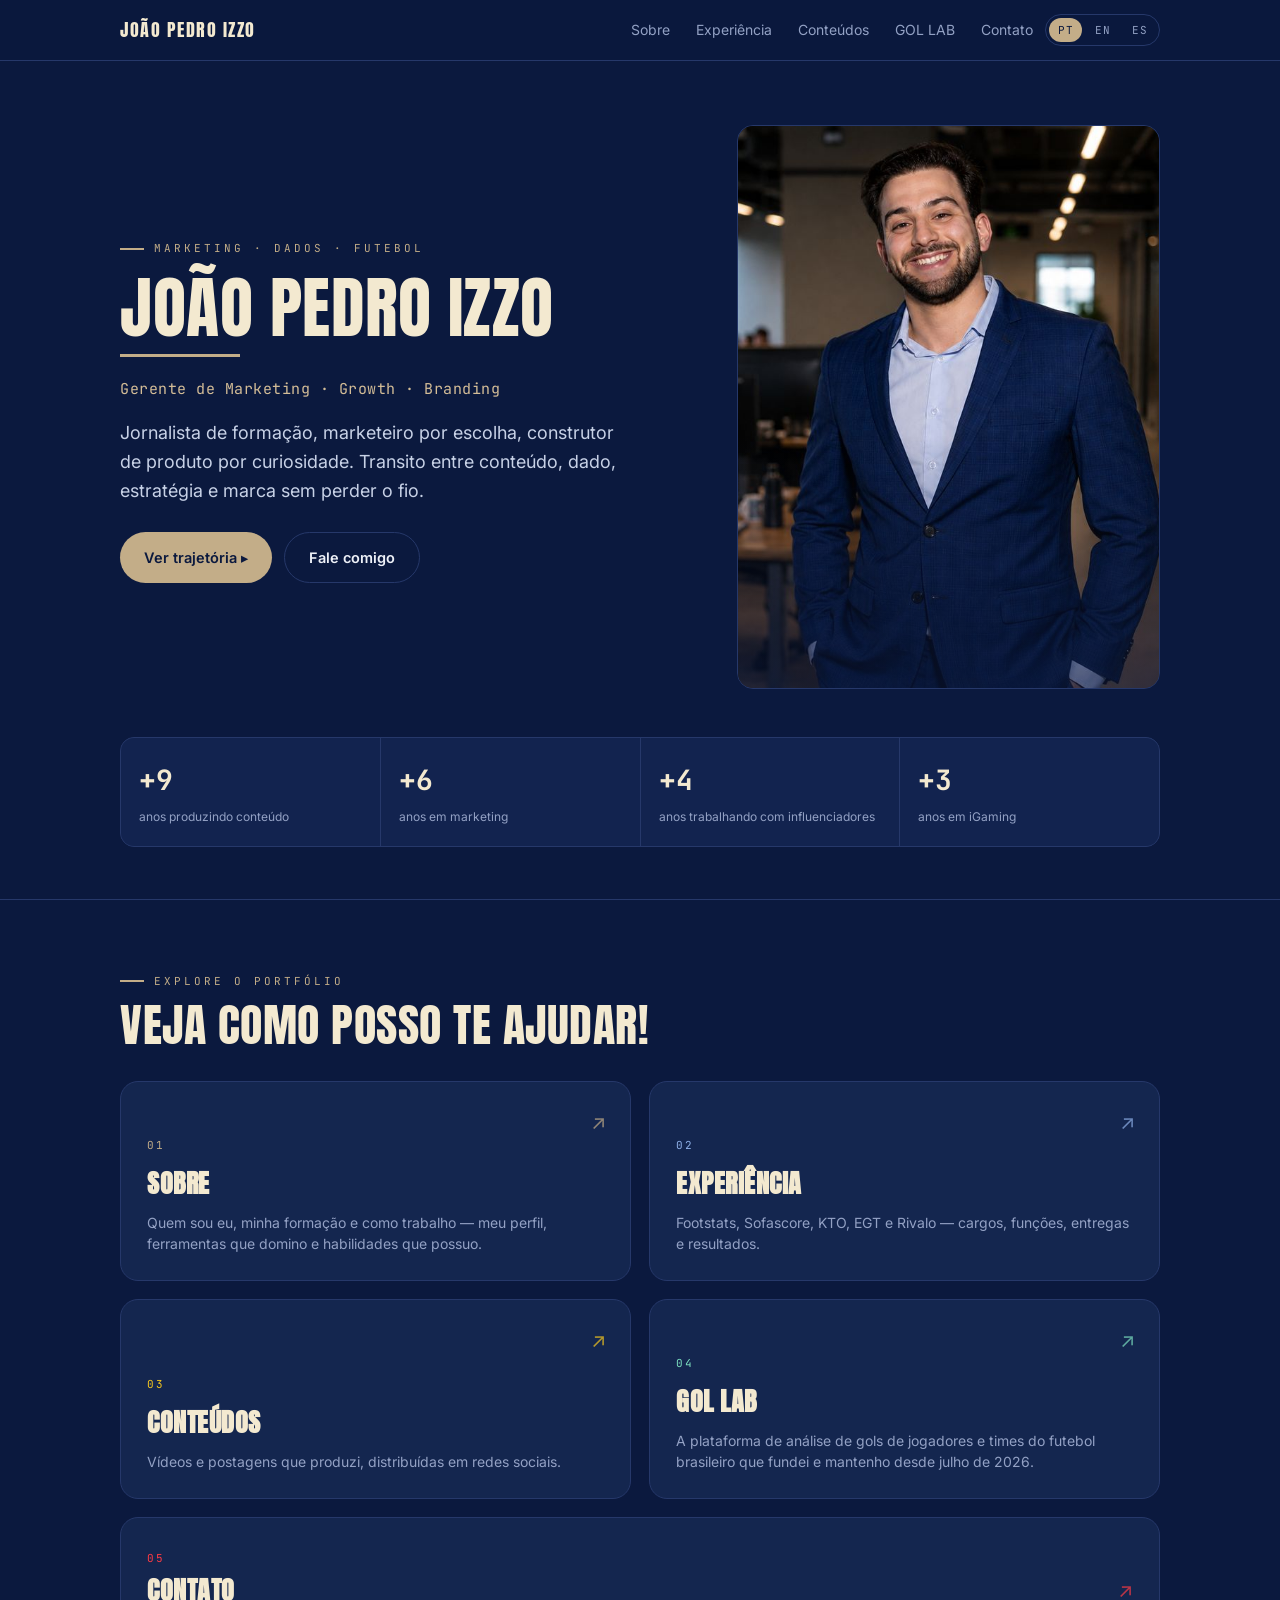
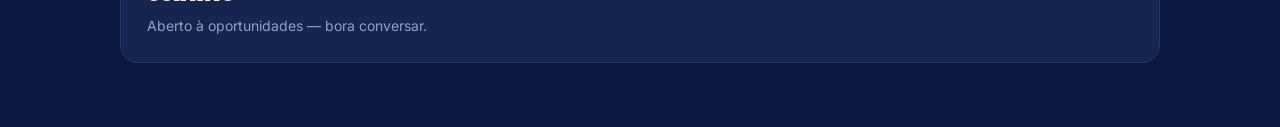
